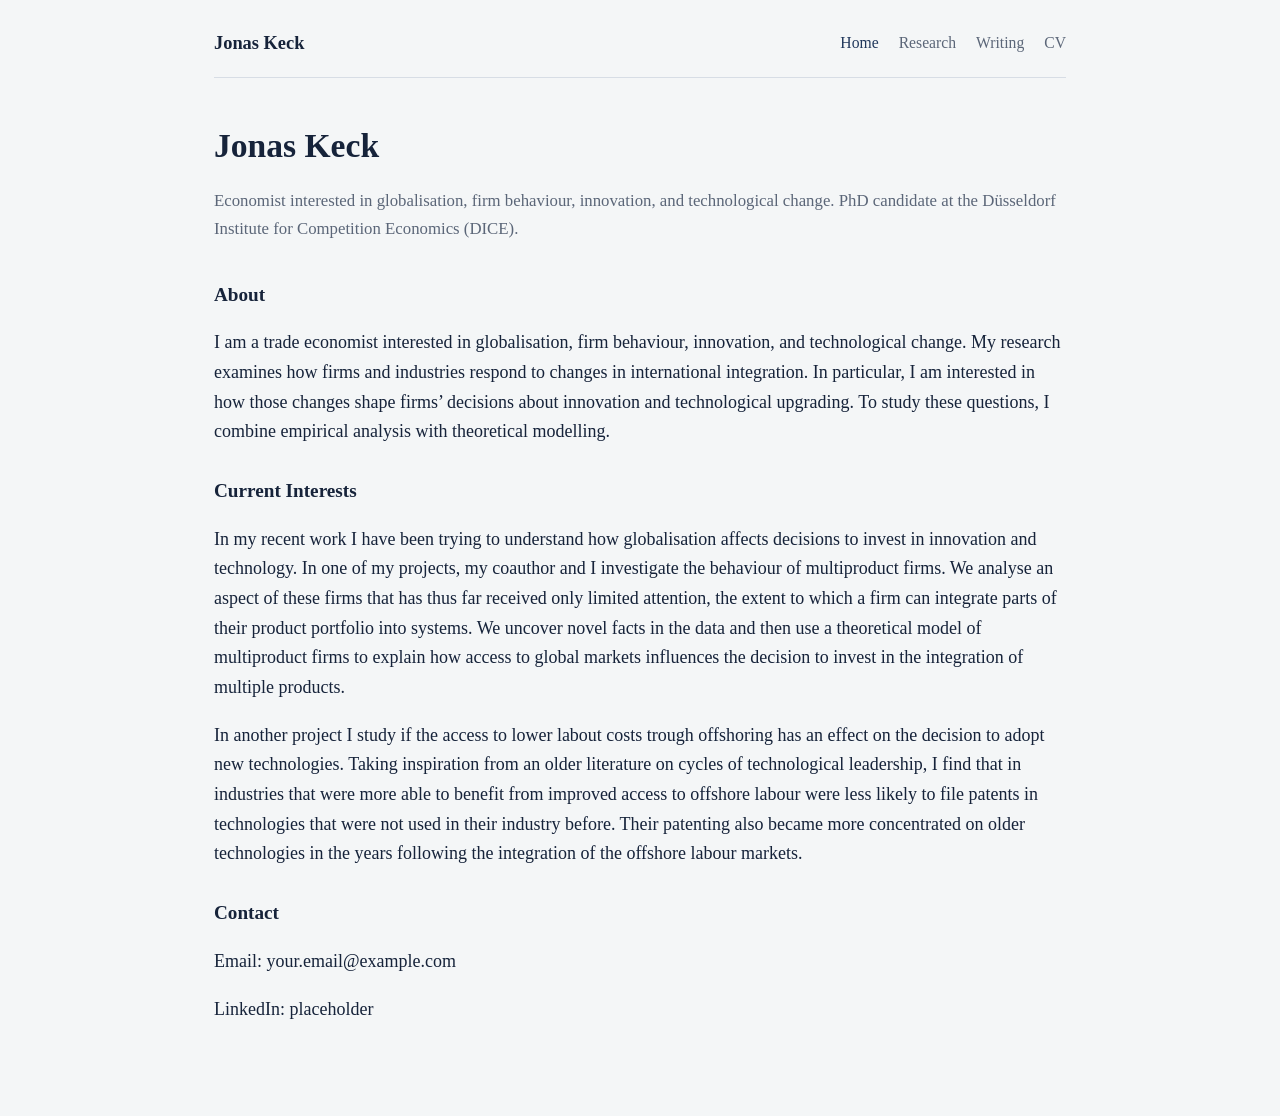
==== index.html @ c2ac1e8c "typo fixes" ====
<!DOCTYPE html>
<html lang="en">
<head>
  <meta charset="UTF-8" />
  <meta name="viewport" content="width=device-width, initial-scale=1.0" />
  <title>Jonas Keck | Home</title>
  <link rel="stylesheet" href="style.css" />
</head>
<body>
  <div class="site-container">
    <header class="site-header">
      <div class="site-title"><a href="index.html">Jonas Keck</a></div>
      <nav class="site-nav">
        <a href="index.html" class="active">Home</a>
        <a href="research.html">Research</a>
        <a href="writing.html">Writing</a>
        <a href="cv.html">CV</a>
      </nav>
    </header>

    <main class="page-content">
      <section class="hero">
        <h1>Jonas Keck</h1>
        <p class="tagline">Economist interested in globalisation, firm behaviour, innovation, and technological change. PhD candidate at the Düsseldorf Institute for Competition Economics (DICE).</p>
      </section>

      <section class="content-block">
        <h2>About</h2>
        <p>
        I am a trade economist interested in globalisation, firm behaviour, innovation, and technological change. My research examines how firms and industries respond to changes in international integration. In particular, I am interested in how those changes shape firms’ decisions about innovation and technological upgrading. To study these questions, I combine empirical analysis with theoretical modelling.
        </p>
      </section>

      <section class="content-block">
        <h2>Current Interests</h2>
        <p>
          In my recent work I have been trying to understand how globalisation affects decisions to invest in innovation and technology. In one of my projects, my coauthor and I investigate the behaviour of multiproduct firms. We analyse an aspect of these firms that has thus far received only limited attention, the extent to which a firm can integrate parts of their product portfolio into systems. We uncover novel facts in the data and then use a theoretical model of multiproduct firms to explain how access to global markets influences the decision to invest in the integration of multiple products.
        </p>
        <p>
          In another project I study if the access to lower labout costs trough offshoring has an effect on the decision to adopt new technologies. Taking inspiration from an older literature on cycles of technological leadership, I find that in industries that were more able to benefit from improved access to offshore labour were less likely to file patents in technologies that were not used in their industry before. Their patenting also became more concentrated on older technologies in the years following the integration of the offshore labour markets.
        </p>
      </section>

      <section class="content-block">
        <h2>Contact</h2>
        <p>Email: your.email@example.com</p>
        <p>LinkedIn: placeholder</p>
      </section>


    </main>
  </div>
</body>
</html>
---- style.css ----
:root {
  --bg: #f4f6f7;
  --text: #16233a;
  --muted: #5b6678;
  --line: #d7dde5;
  --accent: #21385c;
  --card: #fbfcfc;
}

* {
  box-sizing: border-box;
}

body {
  margin: 0;
  background: var(--bg);
  color: var(--text);
  font-family: Georgia, "Iowan Old Style", "Palatino Linotype", "Book Antiqua",
    Garamond, "Times New Roman", serif;
  line-height: 1.65;
  font-size: 18px;
}

.site-container {
  max-width: 900px;
  margin: 0 auto;
  padding: 0 24px 64px;
}

.site-header {
  display: flex;
  justify-content: space-between;
  align-items: center;
  padding: 28px 0 18px;
  border-bottom: 1px solid var(--line);
  margin-bottom: 40px;
  flex-wrap: wrap;
  gap: 12px;
}

.site-title a {
  text-decoration: none;
  color: var(--text);
  font-size: 1.15rem;
  font-weight: 600;
}

.site-nav {
  display: flex;
  gap: 20px;
  flex-wrap: wrap;
}

.site-nav a {
  text-decoration: none;
  color: var(--muted);
  font-size: 0.98rem;
}

.site-nav a.active,
.site-nav a:hover {
  color: var(--accent);
}

.page-content h1 {
  font-size: 2.1rem;
  margin: 0 0 14px;
  font-weight: 600;
}

.page-content h2 {
  font-size: 1.2rem;
  margin: 0 0 10px;
  font-weight: 600;
}

.hero {
  margin-bottom: 36px;
}

.tagline {
  color: var(--muted);
  font-size: 1.05rem;
  margin-top: 6px;
}

.content-block,
.page-intro,
.entry-card {
  margin-bottom: 28px;
}

.entry-card {
  background: var(--card);
  border: 1px solid var(--line);
  padding: 22px 24px;
  border-radius: 8px;
}

.meta {
  color: var(--muted);
  font-size: 0.95rem;
  margin-bottom: 10px;
}

.link-placeholder {
  color: var(--accent);
  font-size: 0.95rem;
  margin-top: 12px;
}

.quick-links ul {
  margin: 0;
  padding-left: 20px;
}

.quick-links a {
  color: var(--accent);
  text-decoration: none;
}

.quick-links a:hover {
  text-decoration: underline;
}

a {
  color: var(--accent);
}

@media (max-width: 640px) {
  body {
    font-size: 17px;
  }

  .site-header {
    align-items: flex-start;
  }

  .page-content h1 {
    font-size: 1.8rem;
  }
}
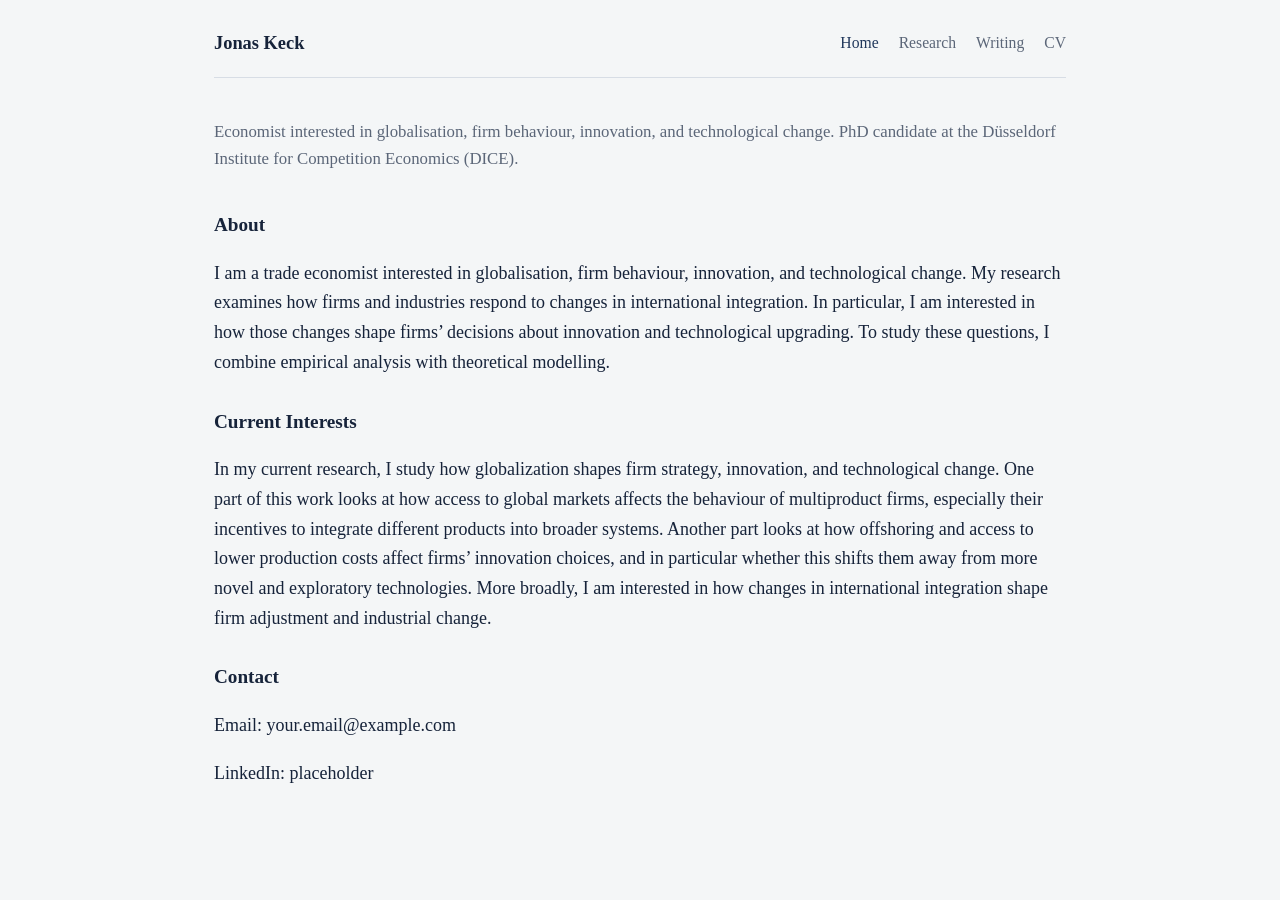
==== commit b61cbd6d: "removed name header" ====
--- a/index.html
+++ b/index.html
@@ -20,7 +20,6 @@
 
     <main class="page-content">
       <section class="hero">
-        <h1>Jonas Keck</h1>
         <p class="tagline">Economist interested in globalisation, firm behaviour, innovation, and technological change. PhD candidate at the Düsseldorf Institute for Competition Economics (DICE).</p>
       </section>
 
@@ -34,12 +33,9 @@
       <section class="content-block">
         <h2>Current Interests</h2>
         <p>
-          In my recent work I have been trying to understand how globalisation affects decisions to invest in innovation and technology. In one of my projects, my coauthor and I investigate the behaviour of multiproduct firms. We analyse an aspect of these firms that has thus far received only limited attention, the extent to which a firm can integrate parts of their product portfolio into systems. We uncover novel facts in the data and then use a theoretical model of multiproduct firms to explain how access to global markets influences the decision to invest in the integration of multiple products.
-        </p>
-        <p>
-          In another project I study if the access to lower labout costs trough offshoring has an effect on the decision to adopt new technologies. Taking inspiration from an older literature on cycles of technological leadership, I find that in industries that were more able to benefit from improved access to offshore labour were less likely to file patents in technologies that were not used in their industry before. Their patenting also became more concentrated on older technologies in the years following the integration of the offshore labour markets.
-        </p>
-      </section>
+          In my current research, I study how globalization shapes firm strategy, innovation, and technological change. One part of this work looks at how access to global markets affects the behaviour of multiproduct firms, especially their incentives to integrate different products into broader systems. Another part looks at how offshoring and access to lower production costs affect firms’ innovation choices, and in particular whether this shifts them away from more novel and exploratory technologies. More broadly, I am interested in how changes in international integration shape firm adjustment and industrial change.
+        </p>  
+        </section>
 
       <section class="content-block">
         <h2>Contact</h2>
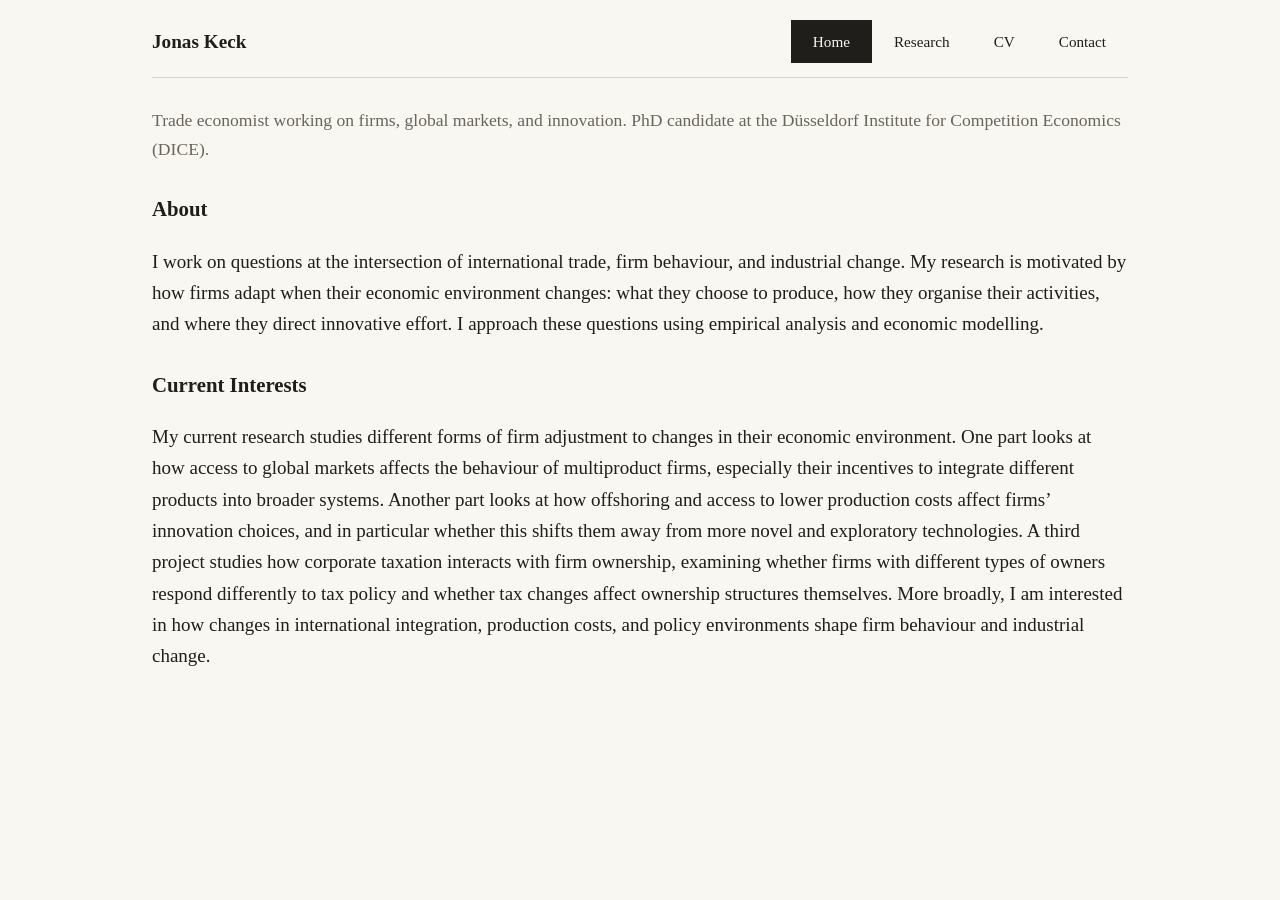
==== commit c1103e79: "writing out" ====
--- a/index.html
+++ b/index.html
@@ -13,38 +13,31 @@
       <nav class="site-nav">
         <a href="index.html" class="active">Home</a>
         <a href="research.html">Research</a>
-        <a href="writing.html">Writing</a>
+        <!-- <a href="writing.html">Writing</a> -->
         <a href="cv.html">CV</a>
+        <a href="contact.html">Contact</a>
       </nav>
     </header>
 
     <main class="page-content">
       <section class="hero">
-        <p class="tagline">Economist interested in globalisation, firm behaviour, innovation, and technological change. PhD candidate at the Düsseldorf Institute for Competition Economics (DICE).</p>
+        <p class="tagline">Trade economist working on firms, global markets, and innovation. PhD candidate at the Düsseldorf Institute for Competition Economics (DICE).</p>
       </section>
 
       <section class="content-block">
         <h2>About</h2>
         <p>
-        I am a trade economist interested in globalisation, firm behaviour, innovation, and technological change. My research examines how firms and industries respond to changes in international integration. In particular, I am interested in how those changes shape firms’ decisions about innovation and technological upgrading. To study these questions, I combine empirical analysis with theoretical modelling.
+        I work on questions at the intersection of international trade, firm behaviour, and industrial change. My research is motivated by how firms adapt when their economic environment changes: what they choose to produce, how they organise their activities, and where they direct innovative effort. I approach these questions using empirical analysis and economic modelling.
         </p>
       </section>
 
       <section class="content-block">
         <h2>Current Interests</h2>
         <p>
-          In my current research, I study how globalization shapes firm strategy, innovation, and technological change. One part of this work looks at how access to global markets affects the behaviour of multiproduct firms, especially their incentives to integrate different products into broader systems. Another part looks at how offshoring and access to lower production costs affect firms’ innovation choices, and in particular whether this shifts them away from more novel and exploratory technologies. More broadly, I am interested in how changes in international integration shape firm adjustment and industrial change.
+          My current research studies different forms of firm adjustment to changes in their economic environment. One part looks at how access to global markets affects the behaviour of multiproduct firms, especially their incentives to integrate different products into broader systems. Another part looks at how offshoring and access to lower production costs affect firms’ innovation choices, and in particular whether this shifts them away from more novel and exploratory technologies. A third project studies how corporate taxation interacts with firm ownership, examining whether firms with different types of owners respond differently to tax policy and whether tax changes affect ownership structures themselves. More broadly, I am interested in how changes in international integration, production costs, and policy environments shape firm behaviour and industrial change.
         </p>  
         </section>
-
-      <section class="content-block">
-        <h2>Contact</h2>
-        <p>Email: your.email@example.com</p>
-        <p>LinkedIn: placeholder</p>
-      </section>
-
-
     </main>
   </div>
 </body>
-</html>+</html>
--- a/style.css
+++ b/style.css
@@ -1,10 +1,10 @@
 :root {
-  --bg: #f4f6f7;
-  --text: #16233a;
-  --muted: #5b6678;
-  --line: #d7dde5;
-  --accent: #21385c;
-  --card: #fbfcfc;
+  --bg: rgb(248, 247, 241);
+  --text: rgb(31, 30, 26);
+  --muted: rgb(106, 101, 91);
+  --line: rgb(216, 211, 198);
+  --accent: rgb(31, 30, 26);
+  --card: rgb(252, 251, 247);
 }
 
 * {
@@ -18,48 +18,71 @@
   font-family: Georgia, "Iowan Old Style", "Palatino Linotype", "Book Antiqua",
     Garamond, "Times New Roman", serif;
   line-height: 1.65;
-  font-size: 18px;
+  font-size: 19px;
 }
 
 .site-container {
-  max-width: 900px;
+  max-width: 1040px;
   margin: 0 auto;
-  padding: 0 24px 64px;
+  padding: 0 32px 64px;
 }
 
 .site-header {
   display: flex;
   justify-content: space-between;
   align-items: center;
-  padding: 28px 0 18px;
+  padding: 20px 0 14px;
   border-bottom: 1px solid var(--line);
-  margin-bottom: 40px;
+  margin-bottom: 28px;
   flex-wrap: wrap;
-  gap: 12px;
+  gap: 10px;
+  position: relative;
+}
+
+.site-header::before {
+  content: "";
+  position: absolute;
+  top: -10px;
+  left: 0;
+  right: 0;
+  height: 3px;
+  background: var(--accent);
 }
 
 .site-title a {
   text-decoration: none;
   color: var(--text);
-  font-size: 1.15rem;
+  font-size: 1.2rem;
   font-weight: 600;
 }
 
 .site-nav {
   display: flex;
-  gap: 20px;
+  gap: 0;
   flex-wrap: wrap;
+  align-items: stretch;
 }
 
 .site-nav a {
   text-decoration: none;
-  color: var(--muted);
-  font-size: 0.98rem;
+  color: var(--text);
+  font-size: 0.95rem;
+  padding: 14px 22px;
+  display: inline-flex;
+  align-items: center;
+  justify-content: center;
+  line-height: 1;
+  transition: background-color 0.2s ease, color 0.2s ease;
 }
 
-.site-nav a.active,
 .site-nav a:hover {
-  color: var(--accent);
+  background: var(--accent);
+  color: var(--bg);
+}
+
+.site-nav a.active {
+  background: var(--accent);
+  color: var(--bg);
 }
 
 .page-content h1 {
@@ -69,18 +92,18 @@
 }
 
 .page-content h2 {
-  font-size: 1.2rem;
+  font-size: 1.3rem;
   margin: 0 0 10px;
   font-weight: 600;
 }
 
 .hero {
-  margin-bottom: 36px;
+  margin-bottom: 28px;
 }
 
 .tagline {
   color: var(--muted);
-  font-size: 1.05rem;
+  font-size: 1.1rem;
   margin-top: 6px;
 }
 
@@ -93,8 +116,27 @@
 .entry-card {
   background: var(--card);
   border: 1px solid var(--line);
-  padding: 22px 24px;
-  border-radius: 8px;
+  padding: 12px 16px;
+  border-radius: 0px;
+}
+
+.entry-card h2 {
+  font-size: 1.3rem;
+  margin-bottom: 3px;
+  line-height: 1.0;
+}
+
+.entry-card p {
+  font-size: 0.95rem;
+}
+
+.entry-card .meta {
+  margin-top: 0;
+  margin-bottom: 4px;
+}
+
+.entry-card .link-placeholder {
+  margin-top: 6px;
 }
 
 .meta {
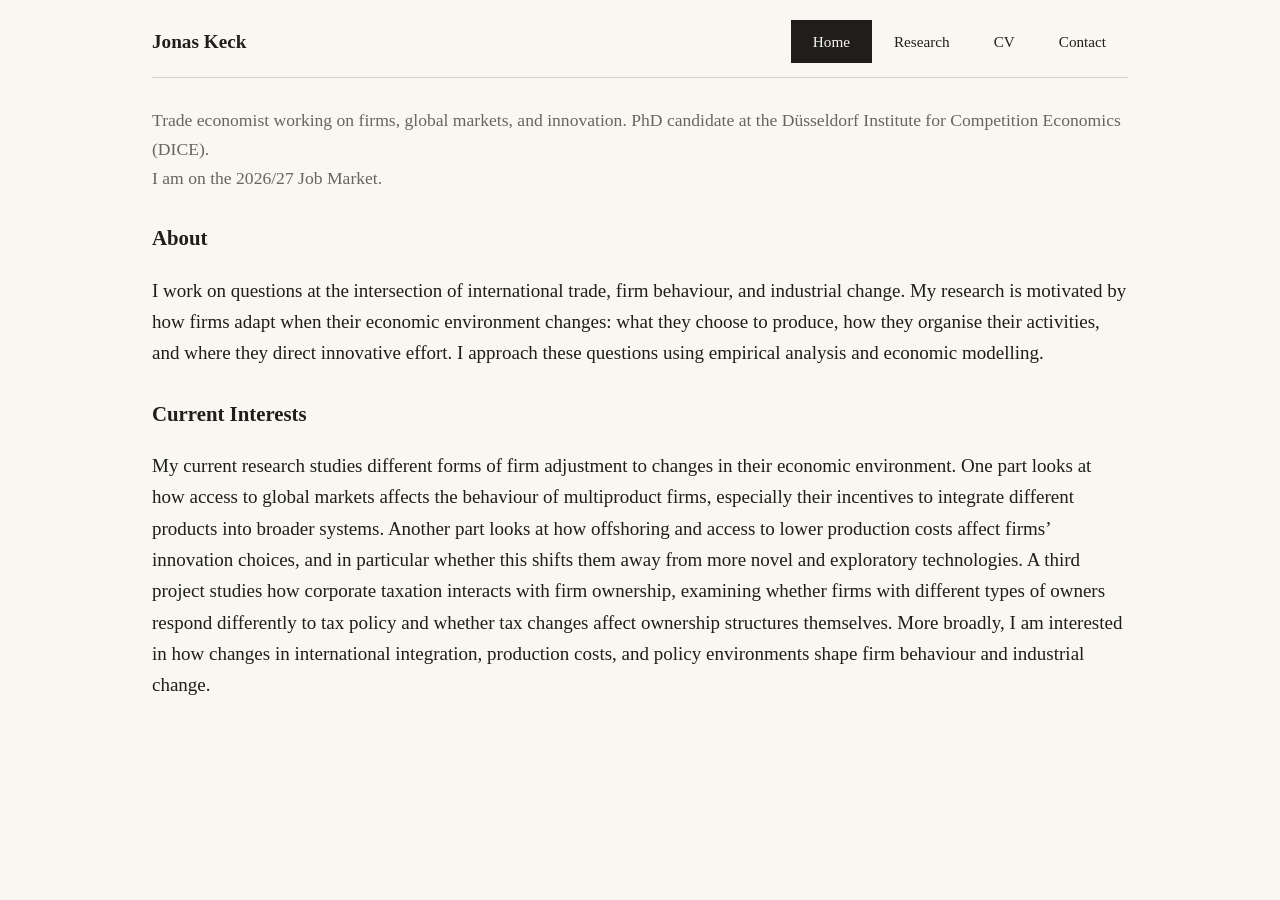
==== commit a04dd754: "Update index.html" ====
--- a/index.html
+++ b/index.html
@@ -21,7 +21,8 @@
 
     <main class="page-content">
       <section class="hero">
-        <p class="tagline">Trade economist working on firms, global markets, and innovation. PhD candidate at the Düsseldorf Institute for Competition Economics (DICE).</p>
+        <p class="tagline">Trade economist working on firms, global markets, and innovation. PhD candidate at the Düsseldorf Institute for Competition Economics (DICE).<br />
+        I am on the 2026/27 Job Market.</p>
       </section>
 
       <section class="content-block">
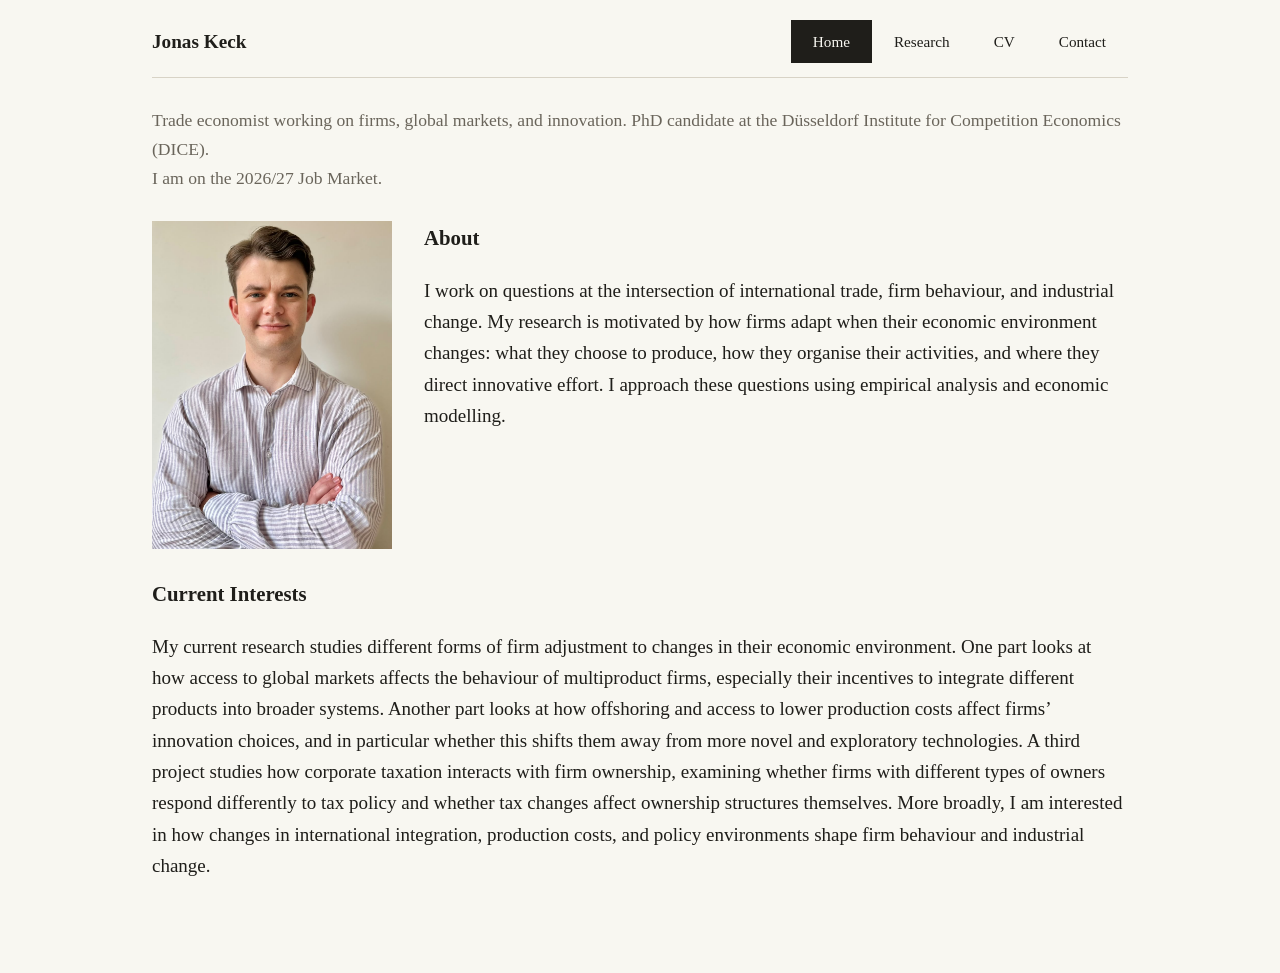
==== commit f25119fd: "add photo" ====
--- a/index.html
+++ b/index.html
@@ -25,11 +25,14 @@
         I am on the 2026/27 Job Market.</p>
       </section>
 
-      <section class="content-block">
-        <h2>About</h2>
-        <p>
-        I work on questions at the intersection of international trade, firm behaviour, and industrial change. My research is motivated by how firms adapt when their economic environment changes: what they choose to produce, how they organise their activities, and where they direct innovative effort. I approach these questions using empirical analysis and economic modelling.
-        </p>
+      <section class="content-block about-layout">
+        <img class="about-photo" src="files/photo_website.png" alt="Portrait of Jonas Keck" />
+        <div>
+          <h2>About</h2>
+          <p>
+          I work on questions at the intersection of international trade, firm behaviour, and industrial change. My research is motivated by how firms adapt when their economic environment changes: what they choose to produce, how they organise their activities, and where they direct innovative effort. I approach these questions using empirical analysis and economic modelling.
+          </p>
+        </div>
       </section>
 
       <section class="content-block">
--- a/style.css
+++ b/style.css
@@ -113,6 +113,20 @@
   margin-bottom: 28px;
 }
 
+.about-layout {
+  display: grid;
+  grid-template-columns: 240px minmax(0, 1fr);
+  gap: 32px;
+  align-items: start;
+}
+
+.about-photo {
+  display: block;
+  width: 100%;
+  max-width: 240px;
+  height: auto;
+}
+
 .entry-card {
   background: var(--card);
   border: 1px solid var(--line);
@@ -139,6 +153,30 @@
   margin-top: 6px;
 }
 
+.entry-summary {
+  font-size: 0.95rem;
+  margin-top: 0;
+  margin-bottom: 10px;
+}
+
+.entry-abstract {
+  margin-top: 0;
+  margin-bottom: 10px;
+}
+
+.entry-abstract summary {
+  cursor: pointer;
+  font-size: 0.95rem;
+  color: var(--accent);
+  margin-bottom: 8px;
+}
+
+.entry-abstract p {
+  font-size: 0.95rem;
+  margin-top: 8px;
+  margin-bottom: 0;
+}
+
 .meta {
   color: var(--muted);
   font-size: 0.95rem;
@@ -149,6 +187,32 @@
   color: var(--accent);
   font-size: 0.95rem;
   margin-top: 12px;
+}
+
+.download-placeholder {
+  display: inline-block;
+  margin-top: 6px;
+  padding: 6px 10px;
+  border: 1px solid var(--line);
+  color: var(--muted);
+  background: var(--bg);
+  font-size: 0.95rem;
+}
+
+.download-link {
+  display: inline-block;
+  margin-top: 6px;
+  padding: 6px 10px;
+  border: 1px solid var(--accent);
+  color: var(--accent);
+  background: var(--bg);
+  font-size: 0.95rem;
+  text-decoration: none;
+}
+
+.download-link:hover {
+  background: var(--accent);
+  color: var(--bg);
 }
 
 .quick-links ul {
@@ -181,4 +245,9 @@
   .page-content h1 {
     font-size: 1.8rem;
   }
-}+
+  .about-layout {
+    grid-template-columns: minmax(0, 1fr);
+    gap: 20px;
+  }
+}
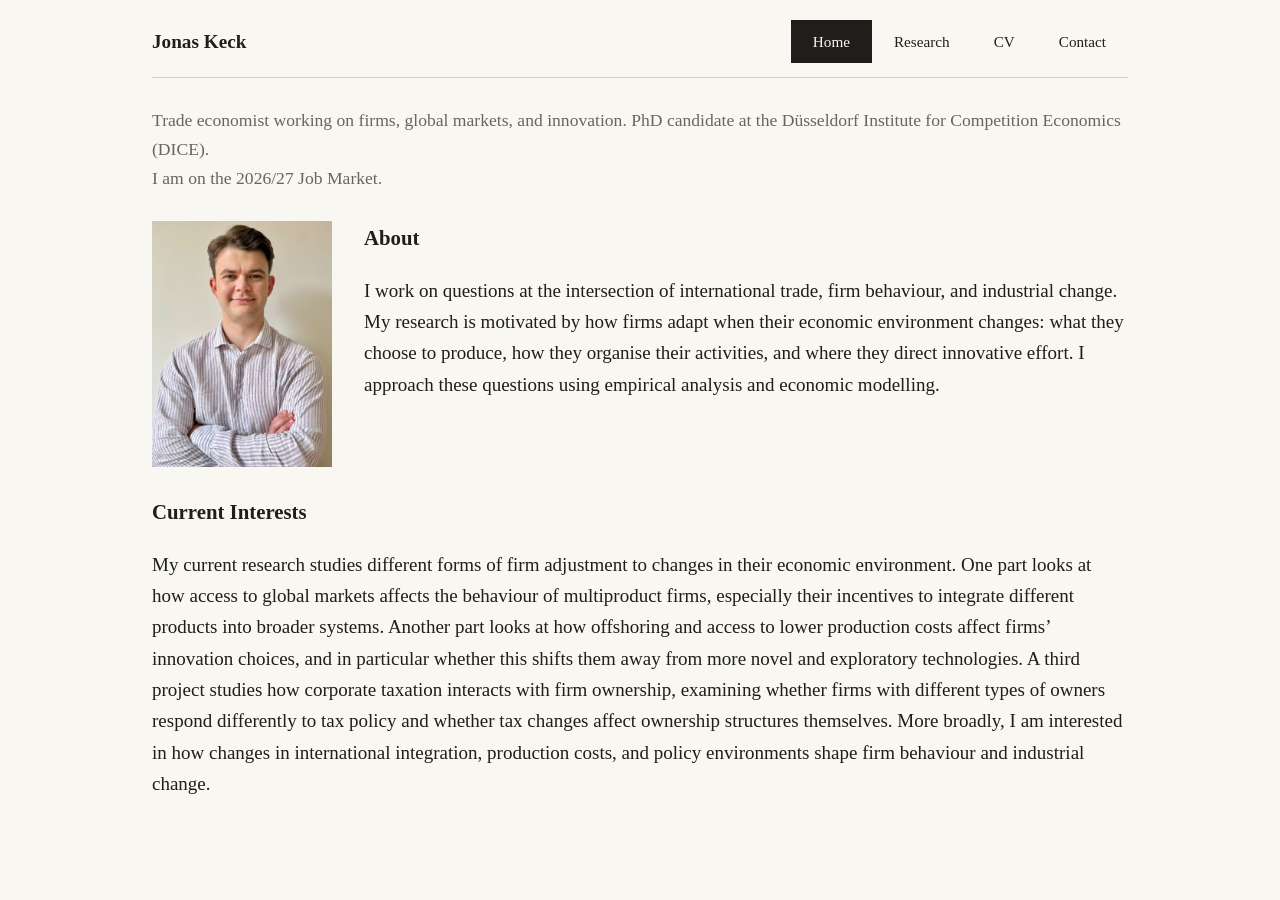
==== commit 42683c37: "update photo size" ====
--- a/index.html
+++ b/index.html
@@ -4,7 +4,7 @@
   <meta charset="UTF-8" />
   <meta name="viewport" content="width=device-width, initial-scale=1.0" />
   <title>Jonas Keck | Home</title>
-  <link rel="stylesheet" href="style.css" />
+  <link rel="stylesheet" href="style.css?v=2" />
 </head>
 <body>
   <div class="site-container">
@@ -26,7 +26,7 @@
       </section>
 
       <section class="content-block about-layout">
-        <img class="about-photo" src="files/photo_website.png" alt="Portrait of Jonas Keck" />
+        <img class="about-photo" src="files/photo_website.png" alt="Portrait of Jonas Keck" width="180" height="246" />
         <div>
           <h2>About</h2>
           <p>
--- a/style.css
+++ b/style.css
@@ -115,15 +115,15 @@
 
 .about-layout {
   display: grid;
-  grid-template-columns: 240px minmax(0, 1fr);
+  grid-template-columns: 180px minmax(0, 1fr);
   gap: 32px;
   align-items: start;
 }
 
 .about-photo {
   display: block;
-  width: 100%;
-  max-width: 240px;
+  width: 180px;
+  max-width: 100%;
   height: auto;
 }
 
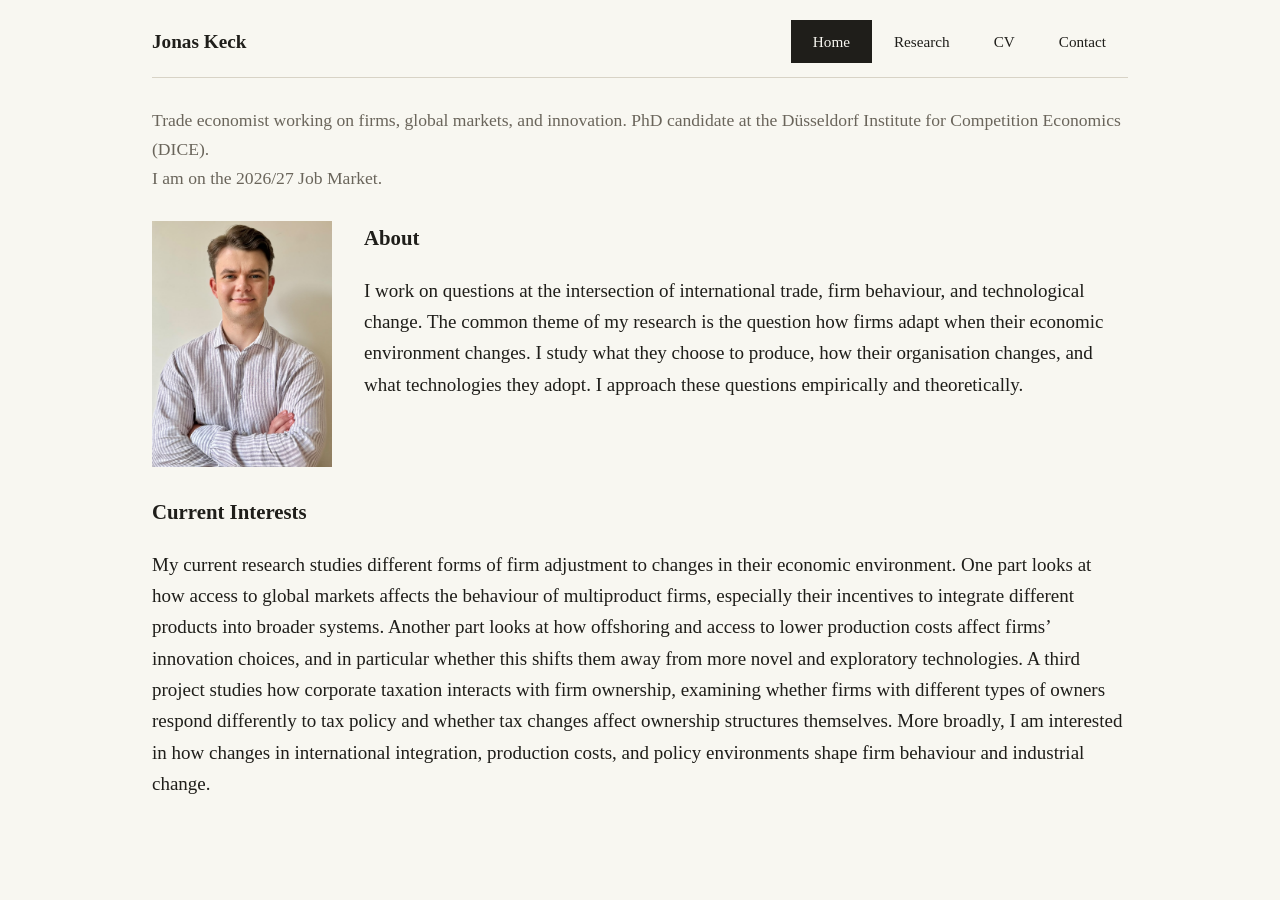
==== commit 4c5f7dae: "updated About text" ====
--- a/index.html
+++ b/index.html
@@ -30,7 +30,7 @@
         <div>
           <h2>About</h2>
           <p>
-          I work on questions at the intersection of international trade, firm behaviour, and industrial change. My research is motivated by how firms adapt when their economic environment changes: what they choose to produce, how they organise their activities, and where they direct innovative effort. I approach these questions using empirical analysis and economic modelling.
+          I work on questions at the intersection of international trade, firm behaviour, and technological change. The common theme of my research is the question how firms adapt when their economic environment changes. I study what they choose to produce, how their organisation changes, and what technologies they adopt. I approach these questions empirically and theoretically.
           </p>
         </div>
       </section>
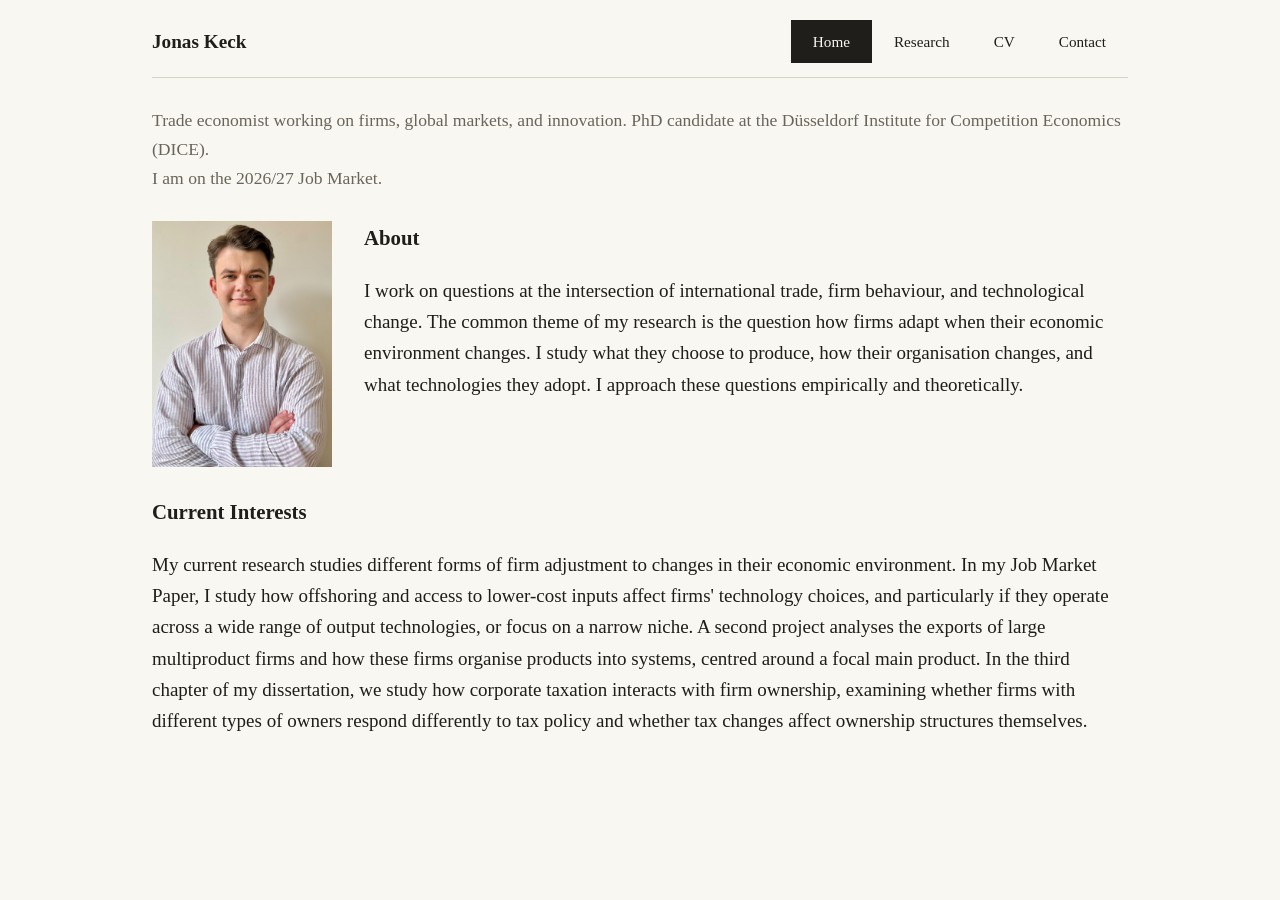
==== commit 0ea907e5: "update current research paragraph" ====
--- a/index.html
+++ b/index.html
@@ -38,7 +38,7 @@
       <section class="content-block">
         <h2>Current Interests</h2>
         <p>
-          My current research studies different forms of firm adjustment to changes in their economic environment. One part looks at how access to global markets affects the behaviour of multiproduct firms, especially their incentives to integrate different products into broader systems. Another part looks at how offshoring and access to lower production costs affect firms’ innovation choices, and in particular whether this shifts them away from more novel and exploratory technologies. A third project studies how corporate taxation interacts with firm ownership, examining whether firms with different types of owners respond differently to tax policy and whether tax changes affect ownership structures themselves. More broadly, I am interested in how changes in international integration, production costs, and policy environments shape firm behaviour and industrial change.
+          My current research studies different forms of firm adjustment to changes in their economic environment. In my Job Market Paper, I study how offshoring and access to lower-cost inputs affect firms' technology choices, and particularly if they operate across a wide range of output technologies, or focus on a narrow niche. A second project analyses the exports of large multiproduct firms and how these firms organise products into systems, centred around a focal main product. In the third chapter of my dissertation, we study how corporate taxation interacts with firm ownership, examining whether firms with different types of owners respond differently to tax policy and whether tax changes affect ownership structures themselves.
         </p>  
         </section>
     </main>
